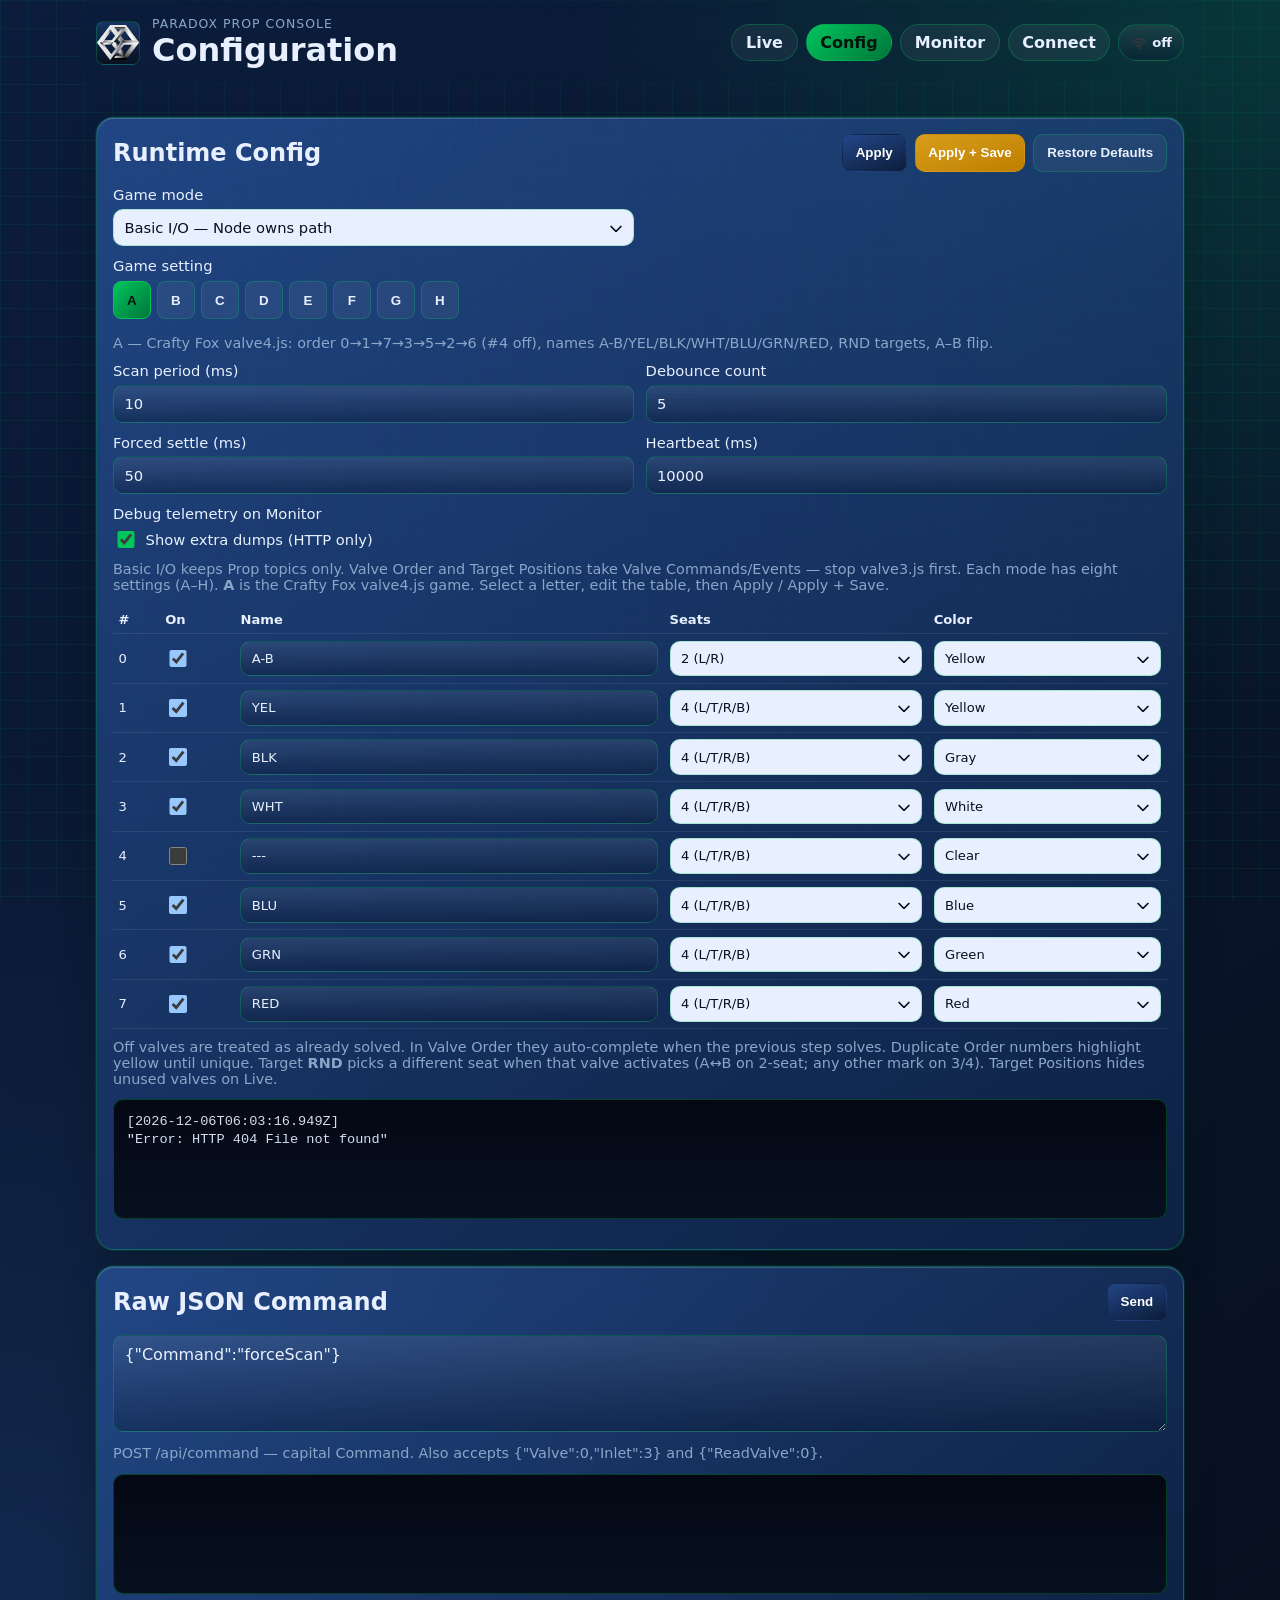
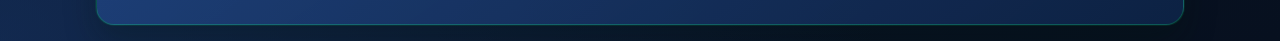
==== main/webui/config.html @ bc0d496c "Publish px-valve-v1 0.02 as its own repository. Co-authored-by: Cursor <cursoragent@cursor.com>" ====
<!doctype html>
<html lang="en">
<head>
    <meta charset="utf-8">
    <meta name="viewport" content="width=device-width, initial-scale=1">
    <title>PX-Valve-V1 Config</title>
    <link rel="stylesheet" href="styles.css?v=valve8">
</head>
<body>
    <div class="bg-grid" aria-hidden="true"></div>
    <header class="topbar wrap">
        <div class="brand">
            <img src="assets/logo.png" alt="Logo" class="brand-logo" loading="lazy" decoding="async" onerror="this.style.display='none'">
            <div>
                <p class="kicker">Paradox Prop Console</p>
                <h1>Configuration</h1>
            </div>
        </div>
        <nav class="tabs">
            <a class="tab" href="index.html">Live</a>
            <a class="tab active" href="config.html">Config</a>
            <a class="tab" href="monitor.html">Monitor</a>
            <a class="tab" href="connection.html">Connect</a>
            <div class="status-icons" id="statusIcons"></div>
        </nav>
    </header>

    <main class="wrap layout single">
        <section class="panel wide">
            <div class="panel-head">
                <h2>Runtime Config</h2>
                <div class="row-actions">
                    <button id="applyConfig" class="btn">Apply</button>
                    <button id="saveConfig" class="btn btn-warn">Apply + Save</button>
                    <button id="restoreDefaults" class="btn btn-ghost">Restore Defaults</button>
                </div>
            </div>
            <form id="configForm" class="form-grid">
                <label>Game mode
                    <select name="gameMode" id="gameMode">
                        <option value="io">Basic I/O — Node owns path</option>
                        <option value="valve_order">Valve Order — sequential path (valve4)</option>
                        <option value="target_positions">Target Positions — any order</option>
                    </select>
                </label>
                <div class="setting-picker" id="gameSettingPicker">
                    <span class="setting-picker-label">Game setting</span>
                    <input type="hidden" name="gameSetting" id="gameSetting" value="A">
                    <div class="setting-slots" role="group" aria-label="Game setting A through H">
                        <button type="button" class="setting-slot" data-slot="A">A</button>
                        <button type="button" class="setting-slot" data-slot="B">B</button>
                        <button type="button" class="setting-slot" data-slot="C">C</button>
                        <button type="button" class="setting-slot" data-slot="D">D</button>
                        <button type="button" class="setting-slot" data-slot="E">E</button>
                        <button type="button" class="setting-slot" data-slot="F">F</button>
                        <button type="button" class="setting-slot" data-slot="G">G</button>
                        <button type="button" class="setting-slot" data-slot="H">H</button>
                    </div>
                    <p class="hint setting-hint" id="gameSettingHint"></p>
                </div>
                <label>Scan period (ms)
                    <input name="scanPeriodMs" type="number" min="5" step="5">
                </label>
                <label>Debounce count
                    <input name="debounceCount" type="number" min="1" max="20">
                </label>
                <label>Forced settle (ms)
                    <input name="settleMs" type="number" min="10" step="10">
                </label>
                <label>Heartbeat (ms)
                    <input name="heartbeatInterval" type="number" min="100" step="100">
                </label>
                <label class="toggle-field">Debug telemetry on Monitor
                    <span class="toggle-row">
                        <input name="debug" type="checkbox">
                        <span>Show extra dumps (HTTP only)</span>
                    </span>
                </label>
            </form>
            <p class="hint" id="modeConfigHint">Basic I/O keeps Prop topics only. Valve Order and Target Positions take Valve Commands/Events — stop valve3.js first. Each mode has eight settings (A–H). <strong>A</strong> is the Crafty Fox valve4.js game. Select a letter, edit the table, then Apply / Apply + Save.</p>
            <div class="valve-config-wrap">
                <table class="valve-config-table" id="valveConfigTable">
                    <thead>
                        <tr>
                            <th>#</th>
                            <th>On</th>
                            <th>Name</th>
                            <th>Seats</th>
                            <th>Color</th>
                            <th class="col-order">Order</th>
                            <th class="col-target">Target</th>
                        </tr>
                    </thead>
                    <tbody></tbody>
                </table>
            </div>
            <p class="hint">Off valves are treated as already solved. In Valve Order they auto-complete when the previous step solves. Duplicate Order numbers highlight yellow until unique. Target <strong>RND</strong> picks a different seat when that valve activates (A↔B on 2-seat; any other mark on 3/4). Target Positions hides unused valves on Live.</p>
            <pre id="configLog" class="log"></pre>
        </section>

        <section class="panel wide">
            <div class="panel-head">
                <h2>Raw JSON Command</h2>
                <button id="sendRaw" class="btn">Send</button>
            </div>
            <textarea id="rawCommand" rows="4">{"Command":"forceScan"}</textarea>
            <p class="hint">POST /api/command — capital Command. Also accepts {"Valve":0,"Inlet":3} and {"ReadValve":0}.</p>
            <pre id="rawLog" class="log"></pre>
        </section>
    </main>

    <script src="app.js?v=valve9"></script>
    <script>
        (function boot(attempt) {
            if (window.PX && typeof window.PX.pageConfig === "function") {
                window.PX.pageConfig();
                return;
            }
            if (attempt >= 6) {
                var log = document.getElementById("configLog");
                if (log) log.textContent = "Failed to load app.js after retries. Hard-refresh the page.";
                return;
            }
            var s = document.createElement("script");
            s.src = "app.js?r=" + Date.now() + "-" + attempt;
            s.onload = function () { boot(attempt + 1); };
            s.onerror = function () { setTimeout(function () { boot(attempt + 1); }, 200 * (attempt + 1)); };
            document.head.appendChild(s);
        })(0);
    </script>
</body>
</html>
---- main/webui/styles.css ----
@font-face {
    font-family: "DSEG7 Classic";
    src: url("assets/fonts/DSEG7Classic-Regular.woff2") format("woff2");
    font-weight: 400;
    font-style: normal;
    font-display: swap;
}

:root {
    /* Signal Glass: navy stage, lighter navy panes, green accent (logo family). */
    --blue: #1a3a6e;
    --blue-mid: #2a56a0;
    --blue-deep: #07101f;
    --green: #00a651;
    --green-bright: #00c45c;
    --green-deep: #00763a;
    --ink: #e8f0ff;
    --muted: #8aa6c8;
    --paper: #07101f;
    --surface: #0b1c3c;
    --panel: linear-gradient(145deg, rgba(42, 86, 160, 0.72) 0%, rgba(14, 36, 72, 0.88) 100%);
    --metric: linear-gradient(180deg, rgba(255, 255, 255, 0.08), rgba(8, 20, 44, 0.35));
    --line: rgba(0, 196, 92, 0.28);
    --grid: rgba(0, 166, 81, 0.10);
    --accent: var(--green-bright);
    --accent-soft: #2fd67a;
    --ok: var(--green-bright);
    --ok-ink: #03140a;
    --warn: #f0a92a;
    --bad: #ef4444;
    --danger: var(--bad);
    --shadow: 0 16px 32px rgba(0, 20, 10, 0.28);
    --cta: linear-gradient(135deg, var(--green-bright), var(--green-deep));
    --tab-bg: rgba(255, 255, 255, 0.05);
}

* {
    box-sizing: border-box;
}

html {
    color-scheme: dark;
}

body {
    margin: 0;
    color: var(--ink);
    font-family: "Segoe UI", "Avenir Next", system-ui, sans-serif;
    background:
        radial-gradient(circle at 100% 0%, rgba(0, 166, 81, 0.22), transparent 34%),
        radial-gradient(circle at 0% 100%, rgba(26, 58, 110, 0.55), transparent 42%),
        linear-gradient(145deg, #0b1c3c 0%, #07101f 100%);
    min-height: 100vh;
}

h1, h2, h3 {
    font-family: "Segoe UI", "Trebuchet MS", system-ui, sans-serif;
    margin: 0;
}

.bg-grid {
    position: fixed;
    inset: 0;
    pointer-events: none;
    opacity: 1;
    background-image: linear-gradient(var(--grid) 1px, transparent 1px),
        linear-gradient(90deg, var(--grid) 1px, transparent 1px);
    background-size: 28px 28px;
}

.wrap {
    max-width: 1120px;
    margin: 0 auto;
    padding: 1rem;
}

.topbar {
    display: flex;
    align-items: center;
    justify-content: space-between;
    gap: 1rem;
    position: sticky;
    top: 0;
    z-index: 10;
    backdrop-filter: blur(8px);
}

.battery-badge {
    display: inline-flex;
    align-items: center;
    gap: 0.4rem;
    font-weight: 700;
    font-size: 0.85rem;
}

.status-icons {
    display: inline-flex;
    align-items: center;
    gap: 0.5rem;
    margin-left: auto;
    border-radius: 999px;
    border: 1px solid var(--line);
    padding: 0.3rem 0.7rem;
    background: var(--metric);
}

.battery-good {
    color: var(--ok);
}

.battery-warn {
    color: var(--warn);
}

.battery-bad {
    color: var(--bad);
}

.battery-usb {
    color: var(--muted);
}

.battery-icon {
    width: 22px;
    height: 14px;
    display: inline-flex;
    align-items: center;
}

.battery-svg {
    width: 22px;
    height: 14px;
    display: block;
}

.brand {
    display: flex;
    align-items: center;
    gap: 0.75rem;
}

.brand-logo {
    width: 44px;
    height: 44px;
    object-fit: contain;
    border-radius: 8px;
    background: linear-gradient(180deg, rgba(26, 58, 110, 0.8), rgba(8, 16, 32, 0.9));
    border: 1px solid var(--line);
}

.kicker {
    margin: 0;
    color: var(--muted);
    font-size: 0.78rem;
    letter-spacing: 0.08em;
    text-transform: uppercase;
}

.tabs {
    display: flex;
    gap: 0.5rem;
}

.tab {
    text-decoration: none;
    color: var(--ink);
    border: 1px solid var(--line);
    background: var(--tab-bg);
    padding: 0.5rem 0.85rem;
    border-radius: 999px;
    font-weight: 600;
}

.tab.active {
    background: var(--cta);
    color: var(--ok-ink);
}

.layout {
    display: grid;
    grid-template-columns: 1.2fr 1fr;
    gap: 1rem;
    align-items: start;
    margin-top: 1rem;
}

.layout.single {
    grid-template-columns: 1fr;
}

.layout.live-layout {
    grid-template-columns: 1.55fr 0.9fr;
}

.panel {
    background: var(--panel);
    border: 1px solid var(--line);
    border-radius: 18px;
    box-shadow:
        inset 0 1px 0 rgba(255, 255, 255, 0.18),
        0 0 0 1px rgba(0, 196, 92, 0.12),
        var(--shadow);
    padding: 1rem;
    overflow: hidden;
    animation: rise 420ms ease both;
}

.panel.wide {
    grid-column: 1 / -1;
}

.panel-head {
    display: flex;
    justify-content: space-between;
    align-items: center;
    gap: 1rem;
    margin-bottom: 0.9rem;
}

.row-actions {
    display: flex;
    gap: 0.5rem;
    flex-wrap: wrap;
}

.badge {
    border-radius: 999px;
    padding: 0.35rem 0.7rem;
    background: var(--metric);
    border: 1px solid var(--line);
    text-transform: capitalize;
}

.badge.state-ready {
    background: var(--cta);
    color: var(--ok-ink);
    border-color: transparent;
}

.badge.state-not-ready {
    background: linear-gradient(160deg, #f0a92a, #b57500);
    color: #1a1408;
    border-color: transparent;
}

.badge.state-running {
    background: linear-gradient(180deg, rgba(255, 255, 255, 0.16), rgba(8, 20, 44, 0.4));
    color: var(--ink);
    border-color: rgba(232, 240, 255, 0.2);
}

.badge.state-paused {
    background: linear-gradient(160deg, #d6b33e, #bd9700);
    color: #1a1408;
    border-color: transparent;
}

.badge.state-solved {
    background: linear-gradient(135deg, var(--green), var(--green-deep));
    color: var(--ok-ink);
    border-color: transparent;
}

.badge.state-failed {
    background: linear-gradient(160deg, #ef4444, #9f1f1f);
    color: #fff;
    border-color: transparent;
}

.metrics {
    display: grid;
    grid-template-columns: repeat(3, minmax(0, 1fr));
    gap: 0.75rem;
}

.metric {
    background: var(--metric);
    border: 1px solid var(--line);
    border-radius: 12px;
    padding: 0.8rem;
}

.metric p {
    margin: 0 0 0.35rem;
    color: var(--muted);
    font-size: 0.84rem;
}

.metric h3 {
    font-size: 1.35rem;
}

.text-ok {
    color: var(--ok);
}

.text-warn {
    color: var(--warn);
}

.text-bad {
    color: var(--bad);
}

.text-muted {
    color: var(--muted);
}

.hidden {
    display: none !important;
}

.btn-grid {
    display: grid;
    grid-template-columns: repeat(2, minmax(0, 1fr));
    gap: 0.65rem;
}

.btn {
    border: 1px solid transparent;
    background: linear-gradient(160deg, rgba(36, 72, 140, 0.9), rgba(12, 28, 56, 0.95));
    color: #fff;
    font-weight: 700;
    border-radius: 10px;
    padding: 0.65rem 0.8rem;
    cursor: pointer;
}

.btn:hover {
    filter: saturate(1.1);
}

.btn:active {
    transform: translateY(1px);
}

.btn-ghost {
    color: var(--ink);
    background: var(--tab-bg);
    border-color: var(--line);
}

.btn-warn {
    background: linear-gradient(160deg, #d89d1b, #bf7f00);
}

.btn-danger {
    background: linear-gradient(160deg, #d15151, #ab3030);
}

.btn-start {
    background: var(--cta);
    color: var(--ok-ink);
}

.btn-resume {
    background: var(--cta);
    color: var(--ok-ink);
}

.btn-pause {
    background: linear-gradient(160deg, #d6b33e, #bd9700);
    color: #1a1a1a;
}

.btn-solve {
    background: var(--cta);
    color: var(--ok-ink);
}

.input-indicators {
    display: flex;
    justify-content: flex-start;
    flex-wrap: wrap;
    gap: 0.4rem;
    padding: 0.6rem 0 0;
}

.input-dot {
    display: inline-flex;
    align-items: center;
    justify-content: center;
    width: 1.6rem;
    height: 1.6rem;
    border-radius: 50%;
    font-size: 0.75rem;
    font-weight: 800;
    color: #fff;
    line-height: 1;
}

.input-dot.connected {
    background: var(--ok);
}

.input-dot.disconnected {
    background: var(--bad);
}

.input-dot.inactive {
    background: #b0b0b0;
}

#gameStatePanel.state-ready {
    background: linear-gradient(180deg, rgba(0, 196, 92, 0.28), rgba(14, 36, 72, 0.78));
}

#gameStatePanel.state-not-ready {
    background: linear-gradient(180deg, rgba(240, 169, 42, 0.28), rgba(14, 36, 72, 0.78));
}

#gameStatePanel.state-running {
    background: linear-gradient(180deg, rgba(42, 86, 160, 0.45), rgba(14, 36, 72, 0.78));
}

#gameStatePanel.state-paused {
    background: linear-gradient(180deg, rgba(214, 179, 62, 0.28), rgba(14, 36, 72, 0.78));
}

#gameStatePanel.state-solved {
    background: linear-gradient(180deg, rgba(0, 166, 81, 0.38), rgba(14, 36, 72, 0.78));
}

#gameStatePanel.state-failed {
    background: linear-gradient(180deg, rgba(239, 68, 68, 0.38), rgba(14, 36, 72, 0.78));
}

.wifi-status {
    display: flex;
    align-items: center;
    gap: 0.5rem;
    margin-bottom: 0.7rem;
    font-weight: 600;
}

.wifi-badge {
    display: inline-flex;
    align-items: center;
    gap: 0.35rem;
    font-size: 0.82rem;
    font-weight: 700;
}

.network-name-row {
    display: flex;
    align-items: flex-end;
    gap: 0.7rem;
}

.network-name-label {
    flex: 1;
    display: flex;
    flex-direction: column;
    gap: 0.35rem;
    font-size: 0.92rem;
}

.toggle-row {
    display: flex;
    align-items: center;
    gap: 0.5rem;
    cursor: pointer;
    font-size: 0.92rem;
}

.toggle-row input[type="checkbox"] {
    width: 1.1rem;
    height: 1.1rem;
    accent-color: var(--accent);
    cursor: pointer;
}

.ap-bottom-row {
    display: flex;
    align-items: center;
    justify-content: space-between;
    gap: 0.7rem;
    flex-wrap: wrap;
}

.row-actions-right {
    display: flex;
    gap: 0.5rem;
    flex-wrap: wrap;
    margin-left: auto;
}

.inline-form {
    display: flex;
    align-items: center;
    flex-wrap: wrap;
    gap: 0.55rem;
}

input,
select,
textarea {
    width: 100%;
    border: 1px solid var(--line);
    border-radius: 10px;
    padding: 0.58rem 0.65rem;
    background: var(--metric);
    color: var(--ink);
    font: inherit;
}

/* Native <select> popups on Windows keep a light list and often ignore
 * `color` on the closed field. Force a light field, dark type, and a CSS
 * chevron so every dropdown is readable. */
select {
    color-scheme: light;
    appearance: none;
    -webkit-appearance: none;
    color: #07101f;
    -webkit-text-fill-color: #07101f;
    background-color: #e8f0ff;
    background-image: url("data:image/svg+xml;utf8,<svg xmlns='http://www.w3.org/2000/svg' width='12' height='8' viewBox='0 0 12 8'><path fill='%2307101f' d='M1.2 1.4L6 6.2l4.8-4.8 1.2 1.2L6 8.6 0 2.6z'/></svg>");
    background-repeat: no-repeat;
    background-position: right 0.7rem center;
    background-size: 12px 8px;
    padding-right: 2rem;
}

select option {
    color: #07101f;
    background: #ffffff;
}

.inline-form input {
    max-width: 300px;
}

.toggle {
    display: inline-flex;
    align-items: center;
    gap: 0.4rem;
}

.toggle input {
    width: auto;
}

.form-grid {
    display: grid;
    grid-template-columns: repeat(2, minmax(0, 1fr));
    gap: 0.7rem;
    align-items: start;
}

.setting-picker {
    grid-column: 1 / -1;
    display: flex;
    flex-direction: column;
    gap: 0.4rem;
}

.setting-picker-label {
    font-size: 0.92rem;
}

.setting-slots {
    display: flex;
    flex-wrap: wrap;
    gap: 0.35rem;
}

.setting-slot {
    min-width: 2.4rem;
    height: 2.4rem;
    padding: 0 0.6rem;
    border: 1px solid var(--line);
    border-radius: 8px;
    background: var(--tab-bg);
    color: var(--ink);
    font-weight: 700;
    letter-spacing: 0.04em;
    cursor: pointer;
}

.setting-slot:hover {
    border-color: var(--accent);
}

.setting-slot.active {
    background: var(--cta);
    color: var(--ok-ink);
    border-color: var(--green-bright);
}

.setting-hint {
    margin: 0;
}

.form-grid label {
    display: flex;
    flex-direction: column;
    gap: 0.35rem;
    font-size: 0.92rem;
}

.topic-value {
    margin-top: 0;
    min-height: 2.45rem;
    display: flex;
    align-items: center;
    font-weight: 600;
    color: var(--ink);
    word-break: break-all;
}

.detail-grid {
    display: grid;
    grid-template-columns: repeat(2, minmax(0, 1fr));
    gap: 0.6rem;
}

.detail-item {
    display: flex;
    align-items: baseline;
    justify-content: space-between;
    gap: 0.75rem;
    padding: 0.55rem 0.7rem;
    border: 1px solid var(--line);
    border-radius: 10px;
    background: var(--metric);
}

.detail-item span {
    color: var(--muted);
    font-size: 0.85rem;
}

.connection-detail-item {
    width: 100%;
    box-sizing: border-box;
}

.input-suffix-wrap {
    display: flex;
    align-items: center;
    gap: 0.45rem;
}

.input-suffix {
    border: 1px solid var(--line);
    border-radius: 8px;
    padding: 0.45rem 0.55rem;
    background: var(--metric);
    color: var(--muted);
    font-size: 0.85rem;
    white-space: nowrap;
}

.device-apply-wrap {
    display: flex;
    align-items: flex-end;
}

.ssid-list {
    display: grid;
    grid-template-columns: repeat(2, minmax(0, 1fr));
    gap: 0.55rem;
}

.ssid-item {
    display: flex;
    align-items: center;
    justify-content: space-between;
    gap: 0.6rem;
    border: 1px solid var(--line);
    border-radius: 10px;
    padding: 0.55rem 0.65rem;
    background: var(--metric);
    cursor: pointer;
}

.ssid-meta {
    display: inline-flex;
    align-items: center;
    gap: 0.45rem;
    color: var(--muted);
    font-size: 0.82rem;
}

.wifi-icon {
    width: 16px;
    height: 16px;
    display: inline-flex;
    align-items: center;
}

.wifi-svg {
    width: 16px;
    height: 16px;
    display: block;
}

.hint {
    margin: 0.6rem 0 0;
    color: var(--muted);
    font-size: 0.9rem;
}

.log {
    margin-top: 0.8rem;
    min-height: 120px;
    max-height: 270px;
    overflow: auto;
    border-radius: 10px;
    border: 1px solid var(--line);
    background: linear-gradient(180deg, #040814, #07101f);
    color: #d5deee;
    padding: 0.8rem;
    white-space: pre-wrap;
    word-break: break-word;
    font-size: 0.85rem;
    line-height: 1.35;
}

.pulse {
    position: relative;
    overflow: hidden;
}

.pulse::after {
    content: "";
    position: absolute;
    inset: -40% auto auto -40%;
    width: 180px;
    height: 180px;
    background: radial-gradient(circle, rgba(0, 196, 92, 0.22), transparent 68%);
    animation: drift 5s ease-in-out infinite;
}

@keyframes rise {
    from {
        opacity: 0;
        transform: translateY(8px);
    }
    to {
        opacity: 1;
        transform: translateY(0);
    }
}

@keyframes drift {
    0%, 100% { transform: translate(0, 0); }
    50% { transform: translate(16px, 14px); }
}

@media (max-width: 820px) {
    .topbar {
        flex-direction: column;
        align-items: flex-start;
    }

    .layout,
    .form-grid {
        grid-template-columns: 1fr;
    }

    .detail-grid,
    .ssid-list {
        grid-template-columns: 1fr;
    }

    .metrics,
    .btn-grid {
        grid-template-columns: repeat(2, minmax(0, 1fr));
    }

    .inline-form input {
        max-width: 100%;
    }
}

/* Fuse-specific Monitor / Live extras */
.metric-note {
    margin: 0.35rem 0 0;
    color: var(--muted);
    font-size: 0.78rem;
}

.voltage-board {
    position: relative;
    height: 460px;
    border-radius: 14px;
    border: 1px solid rgba(184, 115, 51, 0.35);
    background:
        radial-gradient(circle at 18% 12%, rgba(184, 115, 51, 0.16), transparent 36%),
        linear-gradient(180deg, #3a2414 0%, #24160d 55%, #1a1009 100%);
    overflow: hidden;
}

.voltage-wires {
    position: absolute;
    inset: 0;
    width: 100%;
    height: 100%;
    pointer-events: none;
    z-index: 0;
}

.voltage-wires .wire {
    fill: none;
    stroke: #c9a36a;
    stroke-width: 2.2;
    stroke-linecap: round;
    stroke-linejoin: round;
    vector-effect: non-scaling-stroke;
}

.led-mod,
.fuse-holder,
.gnd-mod,
.row-need {
    position: absolute;
    z-index: 1;
}

.led-mod {
    width: 28%;
    padding: 0.4rem 0.5rem 0.45rem;
    border-radius: 8px;
    background: linear-gradient(180deg, #8a5a28 0%, #5a3514 42%, #2a160a 100%);
    box-shadow:
        inset 0 1px 0 rgba(255, 220, 170, 0.35),
        0 6px 14px rgba(0, 0, 0, 0.35);
    border: 2px solid #c48a48;
}

.led-in {
    left: 3%;
    top: 5%;
}

.led-out {
    left: 3%;
    top: 46%;
}

.led-mod p {
    margin: 0 0 0.28rem;
    color: #e8c99a;
    font-size: 0.68rem;
    letter-spacing: 0.08em;
    text-transform: uppercase;
}

.led-mod .metric-note {
    color: #c9a36a;
}

.led-mod .seven-seg {
    display: flex;
    align-items: center;
    justify-content: center;
    min-height: 2.35rem;
    border-radius: 4px;
    background: #050505;
    border: 1px solid #1a1a1a;
    color: #ff3a22;
    text-shadow: 0 0 10px rgba(255, 58, 34, 0.55);
    font-family: "DSEG7 Classic", "Consolas", ui-monospace, monospace;
    font-size: 1.55rem;
    letter-spacing: 0.08em;
    padding: 0.2rem 0.35rem;
}

.led-mod.is-off .seven-seg {
    color: #4a1510;
    text-shadow: none;
}

.fuse-holder {
    width: 14%;
    height: auto;
    aspect-ratio: 1.7 / 1;
    display: flex;
    align-items: center;
    justify-content: center;
    padding: 0.15rem 0.2rem;
    text-align: center;
    border-radius: 8px;
    border: 8px solid #d7b07a;
    background: linear-gradient(180deg, #6a4420, #2c1a0c);
    box-shadow: none;
    outline: none;
}

.fuse-holder strong {
    display: block;
    font-size: 1.2rem;
    font-weight: 800;
    letter-spacing: 0.02em;
}

.fuse-holder .fuse-x {
    font-size: 2.1rem;
    font-weight: 900;
    line-height: 1;
    color: #c9d2e0;
}

.fuse-holder.vacant {
    background: repeating-linear-gradient(135deg, #2a1c10 0 8px, #1a120b 8px 16px);
    color: #9aa8bc;
    border-style: dashed;
}

.fuse-holder.match {
    border-color: var(--ok);
}

.fuse-holder.mismatch {
    border-color: var(--bad);
}

#fuseHolderA { left: 40%; top: 9%; }
#fuseHolderB { left: 40%; top: 37%; }
#fuseHolderC { left: 56.5%; top: 37%; }
#fuseHolderD { left: 73%; top: 37%; }
#fuseHolderE { left: 3.5%; top: 79%; }
#fuseHolderF { left: 19%; top: 79%; }

.row-need {
    color: #f0ddc0;
    font-size: 0.82rem;
    font-weight: 700;
    letter-spacing: 0.03em;
    white-space: nowrap;
    pointer-events: none;
    text-shadow: 0 1px 4px rgba(0, 0, 0, 0.65);
}

.row-need-top {
    left: 56%;
    top: 17%;
}

.row-need-mid {
    left: 40%;
    width: 47%;
    top: 55%;
    text-align: center;
}

.row-need-bot {
    left: 36%;
    top: 90%;
}

.gnd-mod {
    left: 88%;
    top: 90%;
    width: max-content;
    transform: translate(-50%, calc(-100% - 3px));
    display: flex;
    align-items: flex-end;
    justify-content: center;
    color: #f0ddc0;
    font-size: 1.2rem;
    font-weight: 800;
    letter-spacing: 0;
    line-height: 1;
    pointer-events: none;
}

.gnd-n {
    display: block;
    width: max-content;
    text-align: center;
}

.gnd-g,
.gnd-d {
    position: absolute;
    bottom: 0;
    line-height: 1;
}

.gnd-g {
    right: 100%;
}

.gnd-d {
    left: 100%;
}

.fuse-slots {
    display: grid;
    grid-template-columns: repeat(6, minmax(0, 1fr));
    gap: 0.45rem;
    margin-top: 0.9rem;
}

.fuse-slot {
    border-radius: 10px;
    padding: 0.55rem 0.35rem;
    text-align: center;
    border: 1px solid rgba(255, 255, 255, 0.12);
}

.fuse-slot .fuse-id {
    display: block;
    font-size: 0.72rem;
    letter-spacing: 0.08em;
    text-transform: uppercase;
    opacity: 0.85;
}

.fuse-slot strong {
    display: block;
    margin-top: 0.2rem;
    font-size: 1.05rem;
}

.fuse-2200 {
    background: #123a73;
    color: #dbe8ff;
}

.fuse-4700 {
    background: #7a1218;
    color: #ffd6d8;
}

.fuse-6800 {
    background: #c9a227;
    color: #1a1408;
}

.fuse-open {
    background: #2a3344;
    color: #9aa8bc;
}

.seg-row {
    display: grid;
    grid-template-columns: 1fr 1fr;
    gap: 0.75rem;
    margin-top: 0.9rem;
}

.seg-box {
    background: var(--metric);
    border: 1px solid var(--line);
    border-radius: 12px;
    padding: 0.7rem 0.8rem;
}

.seg-box p {
    margin: 0 0 0.35rem;
    color: var(--muted);
    font-size: 0.78rem;
    letter-spacing: 0.06em;
    text-transform: uppercase;
}

.seven-seg {
    font-family: "Consolas", "Cascadia Mono", ui-monospace, monospace;
    font-size: 1.85rem;
    letter-spacing: 0.12em;
    color: var(--green-bright);
    text-shadow: 0 0 12px rgba(0, 196, 92, 0.35);
}

.subhead {
    margin: 1.1rem 0 0.35rem;
    font-size: 1.05rem;
}

.toggle-field {
    grid-column: 1 / -1;
}

.adc-legend {
    margin-top: 0.4rem;
}

.adc-minis {
    display: flex;
    flex-direction: column;
    gap: 0.45rem;
    margin-top: 0.9rem;
}

.adc-mini-row {
    display: grid;
    grid-template-columns: 1.4rem 1fr 6.5rem;
    gap: 0.5rem;
    align-items: center;
}

.adc-mini-id {
    font-weight: 800;
    text-transform: uppercase;
    font-size: 0.82rem;
}

.adc-mini-val {
    color: var(--muted);
    font-size: 0.78rem;
    text-align: right;
}

.adc-bar-mini {
    height: 18px;
}

.adc-bar-mini .adc-band {
    height: 18px;
}

.adc-bar-mini .adc-marker {
    height: 22px;
    top: -2px;
}

.adc-bar {
    position: relative;
    height: 72px;
    border-radius: 12px;
    overflow: visible;
    border: 1px solid var(--line);
    background: #040814;
}

.adc-band {
    position: absolute;
    top: 0;
    height: 42px;
    display: flex;
    align-items: center;
    justify-content: center;
    font-size: 0.72rem;
    font-weight: 700;
    color: #041018;
    overflow: hidden;
}

.adc-band span {
    white-space: nowrap;
    padding: 0 0.2rem;
}

.band-open {
    background: repeating-linear-gradient(135deg, #3a4458 0 8px, #2a3344 8px 16px);
    color: #d5deee;
}

.band-6800 {
    background: #c9a227;
    color: #1a1408;
}

.band-4700 {
    background: #7a1218;
    color: #ffd6d8;
}

.band-2200 {
    background: #123a73;
    color: #dbe8ff;
}

.adc-tick {
    position: absolute;
    top: 42px;
    width: 1px;
    height: 10px;
    background: rgba(232, 240, 255, 0.55);
    transform: translateX(-0.5px);
}

.adc-tick span {
    position: absolute;
    top: 12px;
    left: 50%;
    transform: translateX(-50%);
    font-size: 0.68rem;
    color: var(--muted);
    white-space: nowrap;
}

.adc-marker {
    position: absolute;
    top: -4px;
    width: 2px;
    height: 46px;
    background: #fff;
    box-shadow: 0 0 8px rgba(255, 255, 255, 0.7);
    transform: translateX(-1px);
    z-index: 2;
}

.adc-marker i {
    position: absolute;
    top: -16px;
    left: 50%;
    transform: translateX(-50%);
    font-style: normal;
    font-size: 0.72rem;
    font-weight: 800;
    color: #fff;
    text-transform: uppercase;
}

.adc-marker.open {
    background: var(--bad);
    box-shadow: 0 0 8px rgba(239, 68, 68, 0.7);
}

.channel-table-wrap {
    overflow-x: auto;
}

.channel-table {
    width: 100%;
    border-collapse: collapse;
    font-size: 0.92rem;
}

.channel-table th,
.channel-table td {
    text-align: left;
    padding: 0.45rem 0.55rem;
    border-bottom: 1px solid var(--line);
}

.channel-table th {
    color: var(--muted);
    font-weight: 600;
    font-size: 0.8rem;
    text-transform: uppercase;
    letter-spacing: 0.04em;
}

.scenario-grid {
    display: grid;
    grid-template-columns: repeat(2, minmax(0, 1fr));
    gap: 0.75rem;
}

.scenario-card {
    display: block;
    text-decoration: none;
    color: var(--ink);
    background: var(--metric);
    border: 1px solid var(--line);
    border-radius: 12px;
    padding: 0.9rem;
}

.scenario-card h3 {
    margin: 0 0 0.35rem;
    font-size: 1.05rem;
}

.scenario-card p {
    margin: 0;
    color: var(--muted);
    font-size: 0.88rem;
}

.scenario-card:hover {
    border-color: var(--green-bright);
}

/* Valve Live / Monitor */
.valve-board {
    display: flex;
    flex-direction: column;
    gap: 0.85rem;
}

.valve-path {
    display: grid;
    grid-template-columns: repeat(4, minmax(0, 1fr));
    gap: 0.55rem;
}

.valve-station {
    border-radius: 12px;
    border: 1px solid var(--line);
    background: var(--metric);
    padding: 0.45rem 0.4rem 1.35rem;
    position: relative;
    display: flex;
    flex-direction: column;
    align-items: center;
    min-height: 10.4rem;
}

.valve-station.phase-waiting {
    opacity: 0.36;
    filter: saturate(0.4);
}

.valve-station.phase-on {
    opacity: 1;
    filter: none;
}

.valve-station.phase-active {
    box-shadow:
        0 0 0 1px rgba(240, 169, 42, 0.55),
        0 8px 18px rgba(0, 0, 0, 0.28);
}

.rnd-tag {
    margin-left: 0.35rem;
    font-size: 0.62rem;
    letter-spacing: 0.08em;
    font-weight: 800;
    color: var(--accent);
    vertical-align: middle;
}

.valve-name {
    font-weight: 800;
    font-size: 0.95rem;
    letter-spacing: 0.06em;
    margin-bottom: 0.2rem;
}

.valve-id {
    position: absolute;
    left: 0.4rem;
    bottom: 0.28rem;
    font-size: 0.68rem;
    color: var(--muted);
    font-weight: 700;
}

.valve-swatch {
    width: 0.7rem;
    height: 0.7rem;
    border-radius: 999px;
    border: 1px solid rgba(255, 255, 255, 0.25);
    display: inline-block;
}

.valve-graphic {
    width: 7.4rem;
    height: 7.4rem;
    border-radius: 50%;
    border: 1px solid rgba(255, 255, 255, 0.16);
    display: grid;
    grid-template-columns: 1.55rem 1.55rem 1.55rem;
    grid-template-rows: 1.55rem 1.55rem 1.55rem;
    place-content: center;
    gap: 0.12rem;
    background: var(--valve-fill, transparent);
}

.seat {
    display: flex;
    align-items: center;
    justify-content: center;
    width: 1.55rem;
    height: 1.55rem;
    border-radius: 7px;
    border: 2px solid rgba(255, 255, 255, 0.14);
    background: rgba(8, 20, 44, 0.55);
    font-size: 0.66rem;
    font-weight: 800;
    color: var(--muted);
}

.seat.n { grid-column: 2; grid-row: 1; }
.seat.w { grid-column: 1; grid-row: 2; }
.seat.hub { grid-column: 2; grid-row: 2; visibility: hidden; }
.seat.e { grid-column: 3; grid-row: 2; }
.seat.s { grid-column: 2; grid-row: 3; }

.seat.current {
    background: #f0a92a;
    border-color: #f0a92a;
    color: #1a1408;
    box-shadow: 0 0 0 2px #f0a92a;
    outline: 2px solid #f0a92a;
    outline-offset: 0;
}

.seat.target {
    background: #000;
    border-color: #00c45c;
    color: #00c45c;
    box-shadow: 0 0 0 2px #00c45c;
    outline: 2px solid #00c45c;
    outline-offset: 0;
}

.seat.solved {
    background: #00c45c;
    border-color: #00c45c;
    color: #03140a;
    box-shadow: 0 0 0 2px #00c45c;
    outline: 2px solid #00c45c;
    outline-offset: 0;
}

.seat.off {
    opacity: 0.85;
}

.mode-row {
    display: flex;
    flex-wrap: wrap;
    gap: 0.4rem;
    align-items: center;
}

.badge.mode-io {
    background: var(--metric);
}

.badge.mode-fixed,
.badge.mode-order,
.badge.mode-targets {
    background: linear-gradient(135deg, #2a56a0, #0e2448);
}

.valve-config-wrap {
    overflow-x: auto;
    margin-top: 0.8rem;
}

.valve-config-table {
    width: 100%;
    border-collapse: collapse;
    font-size: 0.82rem;
}

.valve-config-table th,
.valve-config-table td {
    border-bottom: 1px solid rgba(255, 255, 255, 0.08);
    padding: 0.4rem 0.35rem;
    text-align: left;
    vertical-align: middle;
}

.valve-config-table input[type="text"],
.valve-config-table input[type="number"],
.valve-config-table select {
    min-width: 0;
}

.valve-config-table input[type="checkbox"] {
    width: 1.1rem;
    height: 1.1rem;
}

.valve-config-table .col-order,
.valve-config-table .col-target {
    display: none;
}

.valve-config-table.show-order .col-order,
.valve-config-table.show-target .col-target {
    display: table-cell;
}

.valve-config-table .v-order.order-dup {
    background: #eab308;
    color: #fff;
    border-color: #ca8a04;
    font-weight: 800;
}

@media (max-width: 820px) {
    .valve-path {
        grid-template-columns: repeat(2, minmax(0, 1fr));
    }
}

.solution-line {
    margin: 0.15rem 0 0;
    font-size: 0.88rem;
    color: var(--ink);
}

.mcp-grid {
    display: grid;
    grid-template-columns: repeat(3, minmax(0, 1fr));
    gap: 0.75rem;
}

.mcp-chip h3 {
    font-size: 0.92rem;
    margin-bottom: 0.4rem;
}

.pin-table {
    width: 100%;
    border-collapse: collapse;
    font-size: 0.72rem;
}

.pin-table th,
.pin-table td {
    border-bottom: 1px solid rgba(255, 255, 255, 0.06);
    padding: 0.22rem 0.28rem;
    text-align: left;
}

.pin-table .lvl-low { color: var(--ok); font-weight: 700; }
.pin-table .lvl-high { color: var(--muted); }
.pin-out { color: var(--warn); }

.reed-bits {
    display: inline-flex;
    gap: 0.25rem;
}

.reed-bit {
    width: 1.35rem;
    height: 1.35rem;
    border-radius: 5px;
    display: inline-flex;
    align-items: center;
    justify-content: center;
    font-size: 0.68rem;
    font-weight: 800;
    background: rgba(8, 20, 44, 0.5);
    border: 1px solid var(--line);
    color: var(--muted);
}

.reed-bit.low {
    background: var(--cta);
    color: var(--ok-ink);
    border-color: transparent;
}

.reed-bit.driven {
    box-shadow: 0 0 0 2px #f0a92a;
}

@media (max-width: 820px) {
    .mcp-grid {
        grid-template-columns: 1fr;
    }
}

@media (max-width: 820px) {
    .seg-row,
    .scenario-grid,
    .fuse-slots {
        grid-template-columns: 1fr 1fr 1fr;
    }

    .adc-mini-row {
        grid-template-columns: 1.2rem 1fr;
    }

    .adc-mini-val {
        grid-column: 2;
        text-align: left;
    }
}
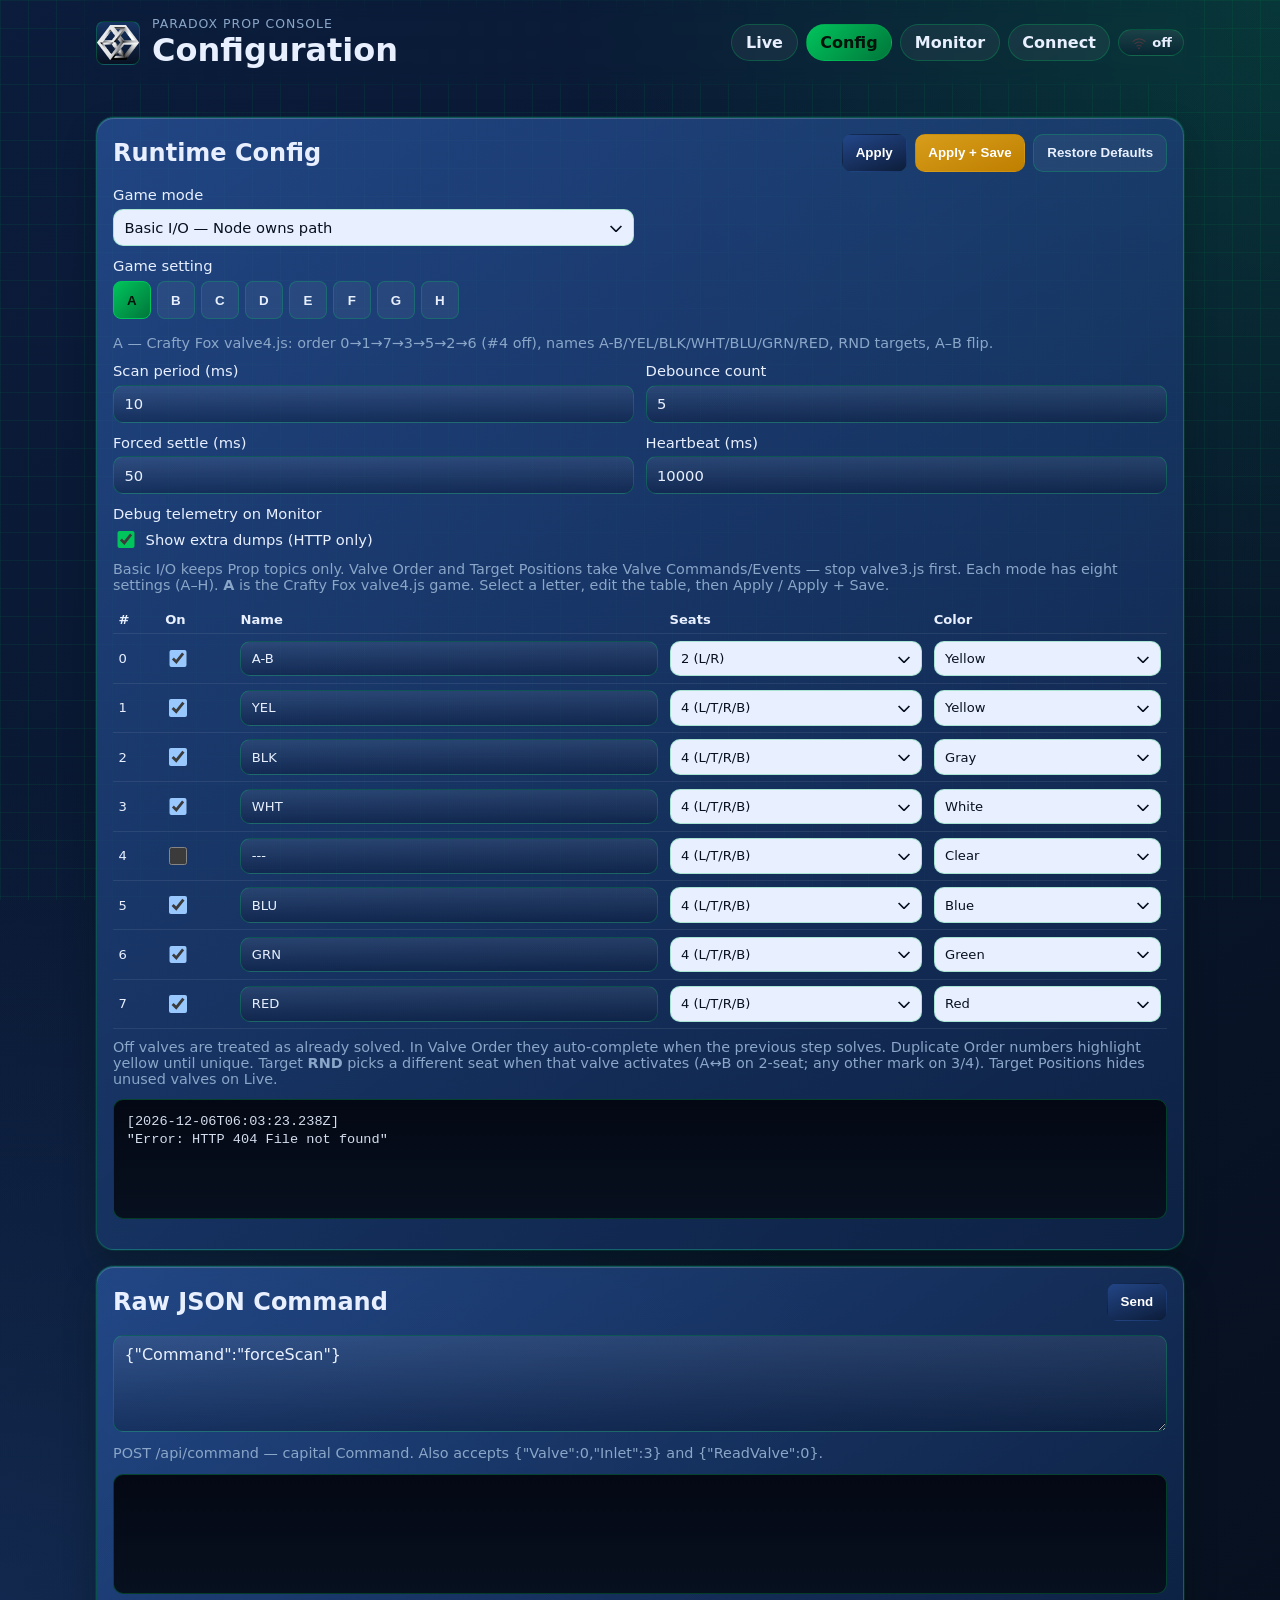
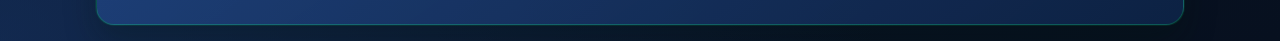
==== commit e2b8b05b: "Make admin UI usable on phone and tablet. Fix live-layout collapse and tab wrap; bump to 0.03 for OT" ====
--- a/main/webui/config.html
+++ b/main/webui/config.html
@@ -4,7 +4,7 @@
     <meta charset="utf-8">
     <meta name="viewport" content="width=device-width, initial-scale=1">
     <title>PX-Valve-V1 Config</title>
-    <link rel="stylesheet" href="styles.css?v=valve8">
+    <link rel="stylesheet" href="styles.css?v=valve9">
 </head>
 <body>
     <div class="bg-grid" aria-hidden="true"></div>
--- a/main/webui/styles.css
+++ b/main/webui/styles.css
@@ -158,7 +158,10 @@
 
 .tabs {
     display: flex;
+    flex-wrap: wrap;
     gap: 0.5rem;
+    align-items: center;
+    max-width: 100%;
 }
 
 .tab {
@@ -754,7 +757,20 @@
         align-items: flex-start;
     }
 
+    .tabs {
+        width: 100%;
+    }
+
+    .status-icons {
+        margin-left: 0;
+        flex: 1 1 100%;
+        justify-content: flex-end;
+        order: -1;
+    }
+
     .layout,
+    .layout.live-layout,
+    .layout.single,
     .form-grid {
         grid-template-columns: 1fr;
     }
@@ -769,8 +785,43 @@
         grid-template-columns: repeat(2, minmax(0, 1fr));
     }
 
+    .panel-head {
+        flex-wrap: wrap;
+    }
+
     .inline-form input {
         max-width: 100%;
+    }
+}
+
+/* Phone: stack dense grids; keep touch targets usable */
+@media (max-width: 520px) {
+    .wrap {
+        padding: 0.75rem;
+    }
+
+    .brand-logo {
+        width: 36px;
+        height: 36px;
+    }
+
+    .brand h1 {
+        font-size: 1.2rem;
+    }
+
+    .tab {
+        padding: 0.4rem 0.7rem;
+        font-size: 0.88rem;
+    }
+
+    .metrics,
+    .btn-grid {
+        grid-template-columns: 1fr;
+    }
+
+    .panel {
+        padding: 0.85rem;
+        border-radius: 14px;
     }
 }
 
@@ -1475,6 +1526,16 @@
     }
 }
 
+@media (max-width: 520px) {
+    .valve-path {
+        grid-template-columns: 1fr;
+    }
+
+    .valve-station {
+        min-height: 9rem;
+    }
+}
+
 .solution-line {
     margin: 0.15rem 0 0;
     font-size: 0.88rem;
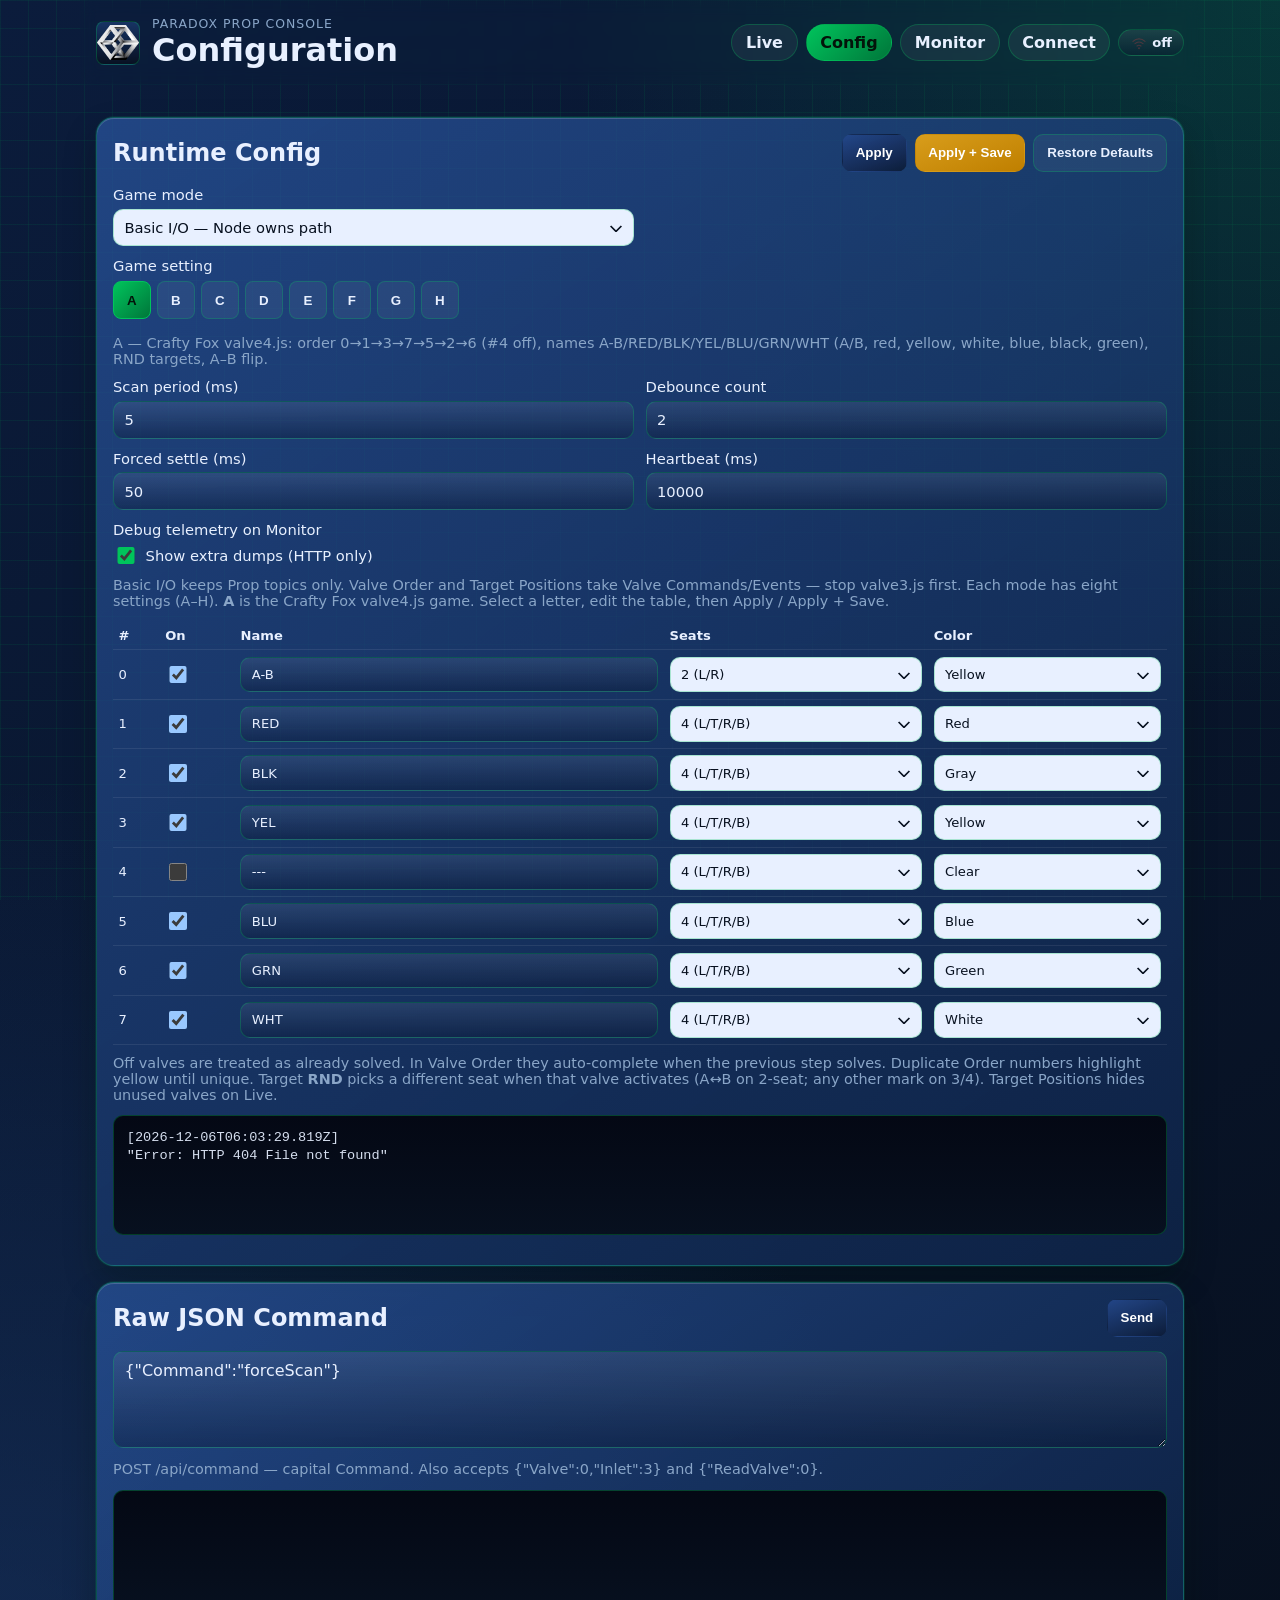
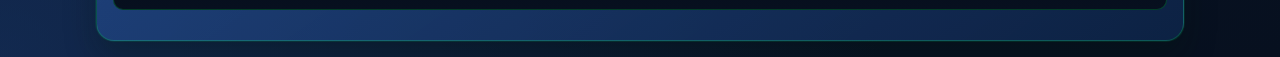
==== commit 1a2f2c6d: "Release 0.05: valve order/targets engine and seat debounce fixes. Co-authored-by: Cursor <cursoragen" ====
--- a/main/webui/config.html
+++ b/main/webui/config.html
@@ -109,7 +109,7 @@
         </section>
     </main>
 
-    <script src="app.js?v=valve9"></script>
+    <script src="app.js?v=valve10"></script>
     <script>
         (function boot(attempt) {
             if (window.PX && typeof window.PX.pageConfig === "function") {
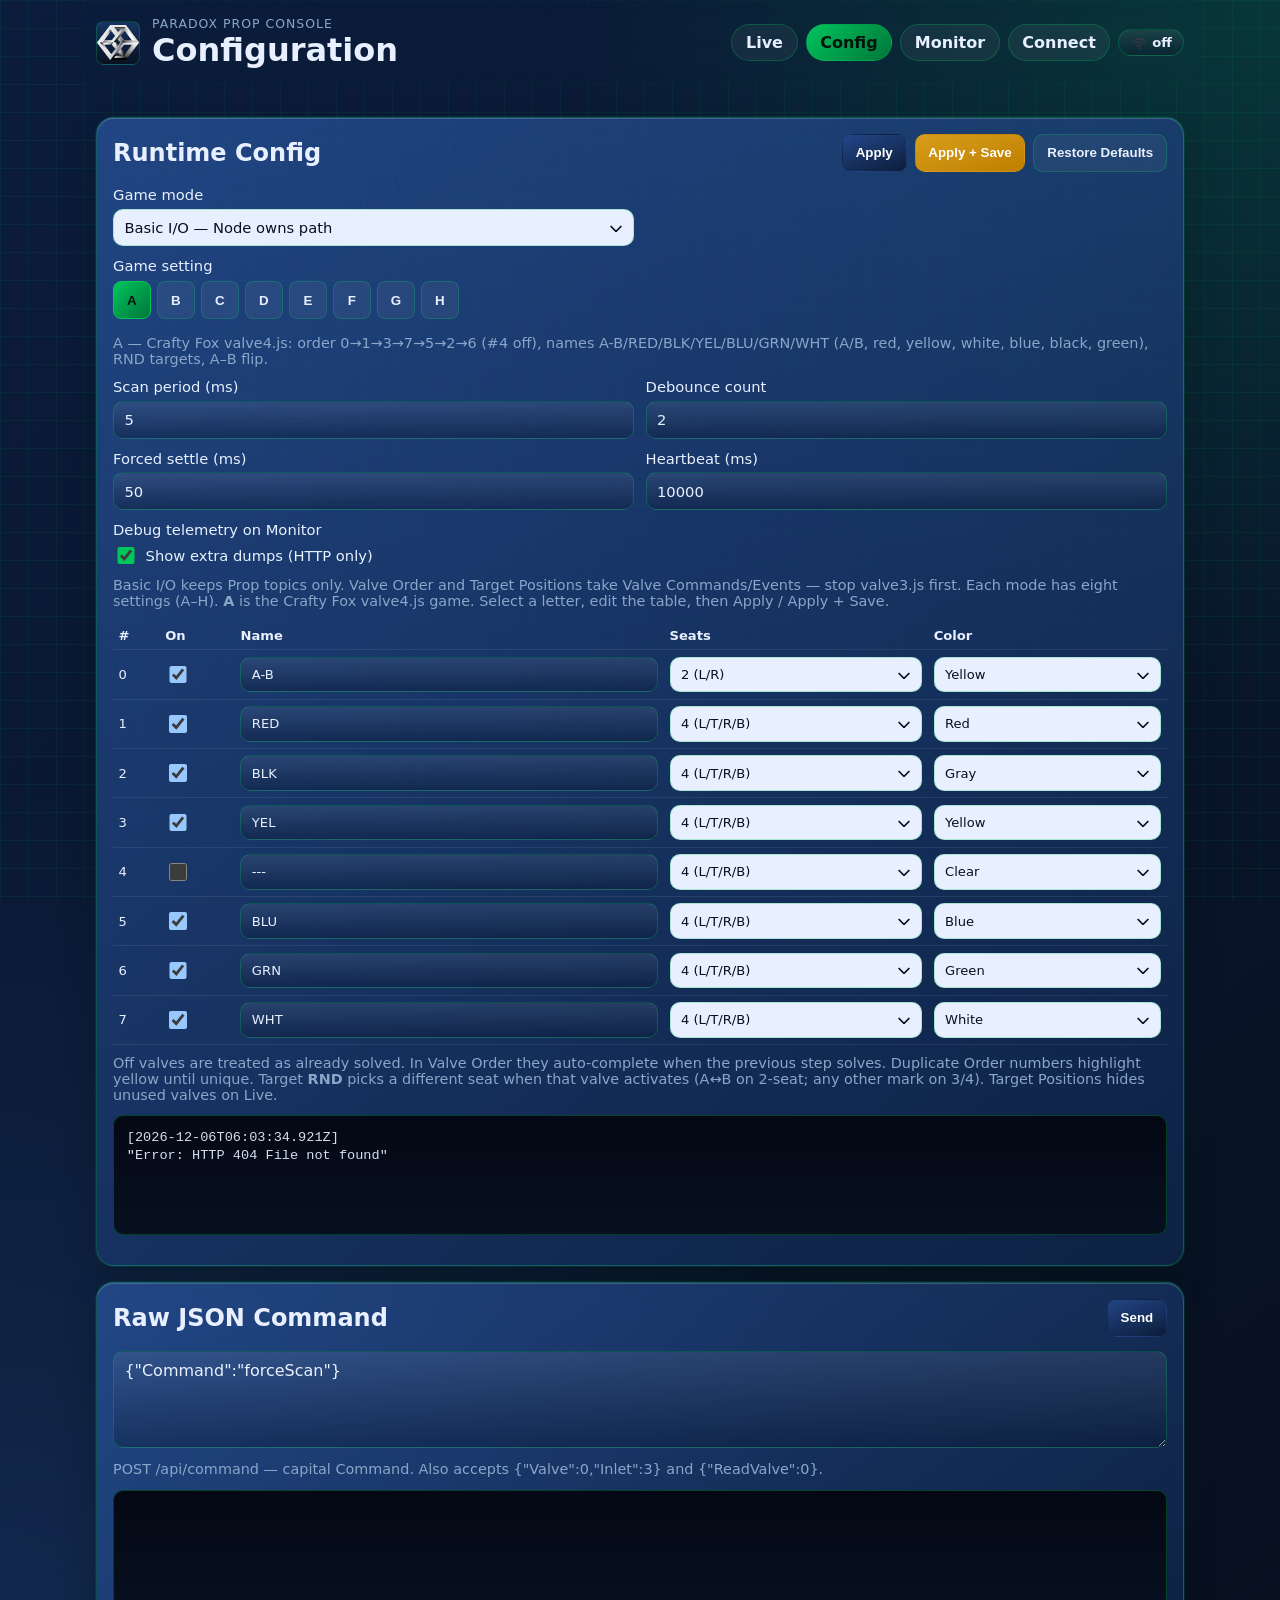
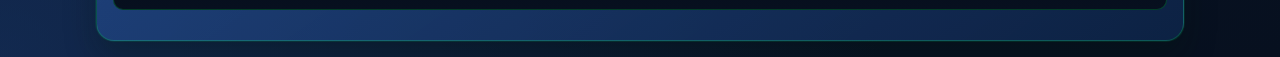
==== commit 0c9f9d8d: "Fix: MCP SPI hang/WDT on IDF 6; start Wi-Fi before scan (0.11). Queue-based SPI with timeouts, non-z" ====
--- a/main/webui/config.html
+++ b/main/webui/config.html
@@ -4,7 +4,7 @@
     <meta charset="utf-8">
     <meta name="viewport" content="width=device-width, initial-scale=1">
     <title>PX-Valve-V1 Config</title>
-    <link rel="stylesheet" href="styles.css?v=valve9">
+    <link rel="stylesheet" href="styles.css?v=valve11">
 </head>
 <body>
     <div class="bg-grid" aria-hidden="true"></div>
@@ -109,7 +109,7 @@
         </section>
     </main>
 
-    <script src="app.js?v=valve10"></script>
+    <script src="app.js?v=valve11"></script>
     <script>
         (function boot(attempt) {
             if (window.PX && typeof window.PX.pageConfig === "function") {
--- a/main/webui/styles.css
+++ b/main/webui/styles.css
@@ -313,6 +313,22 @@
     display: none !important;
 }
 
+.hw-banner {
+    position: sticky;
+    top: 0;
+    z-index: 80;
+    width: 100%;
+    margin: 0;
+    padding: 0.7rem 1rem;
+    background: #7f1d1d;
+    color: #fecaca;
+    font-weight: 700;
+    font-size: 0.95rem;
+    line-height: 1.35;
+    text-align: center;
+    border-bottom: 2px solid #ef4444;
+}
+
 .btn-grid {
     display: grid;
     grid-template-columns: repeat(2, minmax(0, 1fr));
